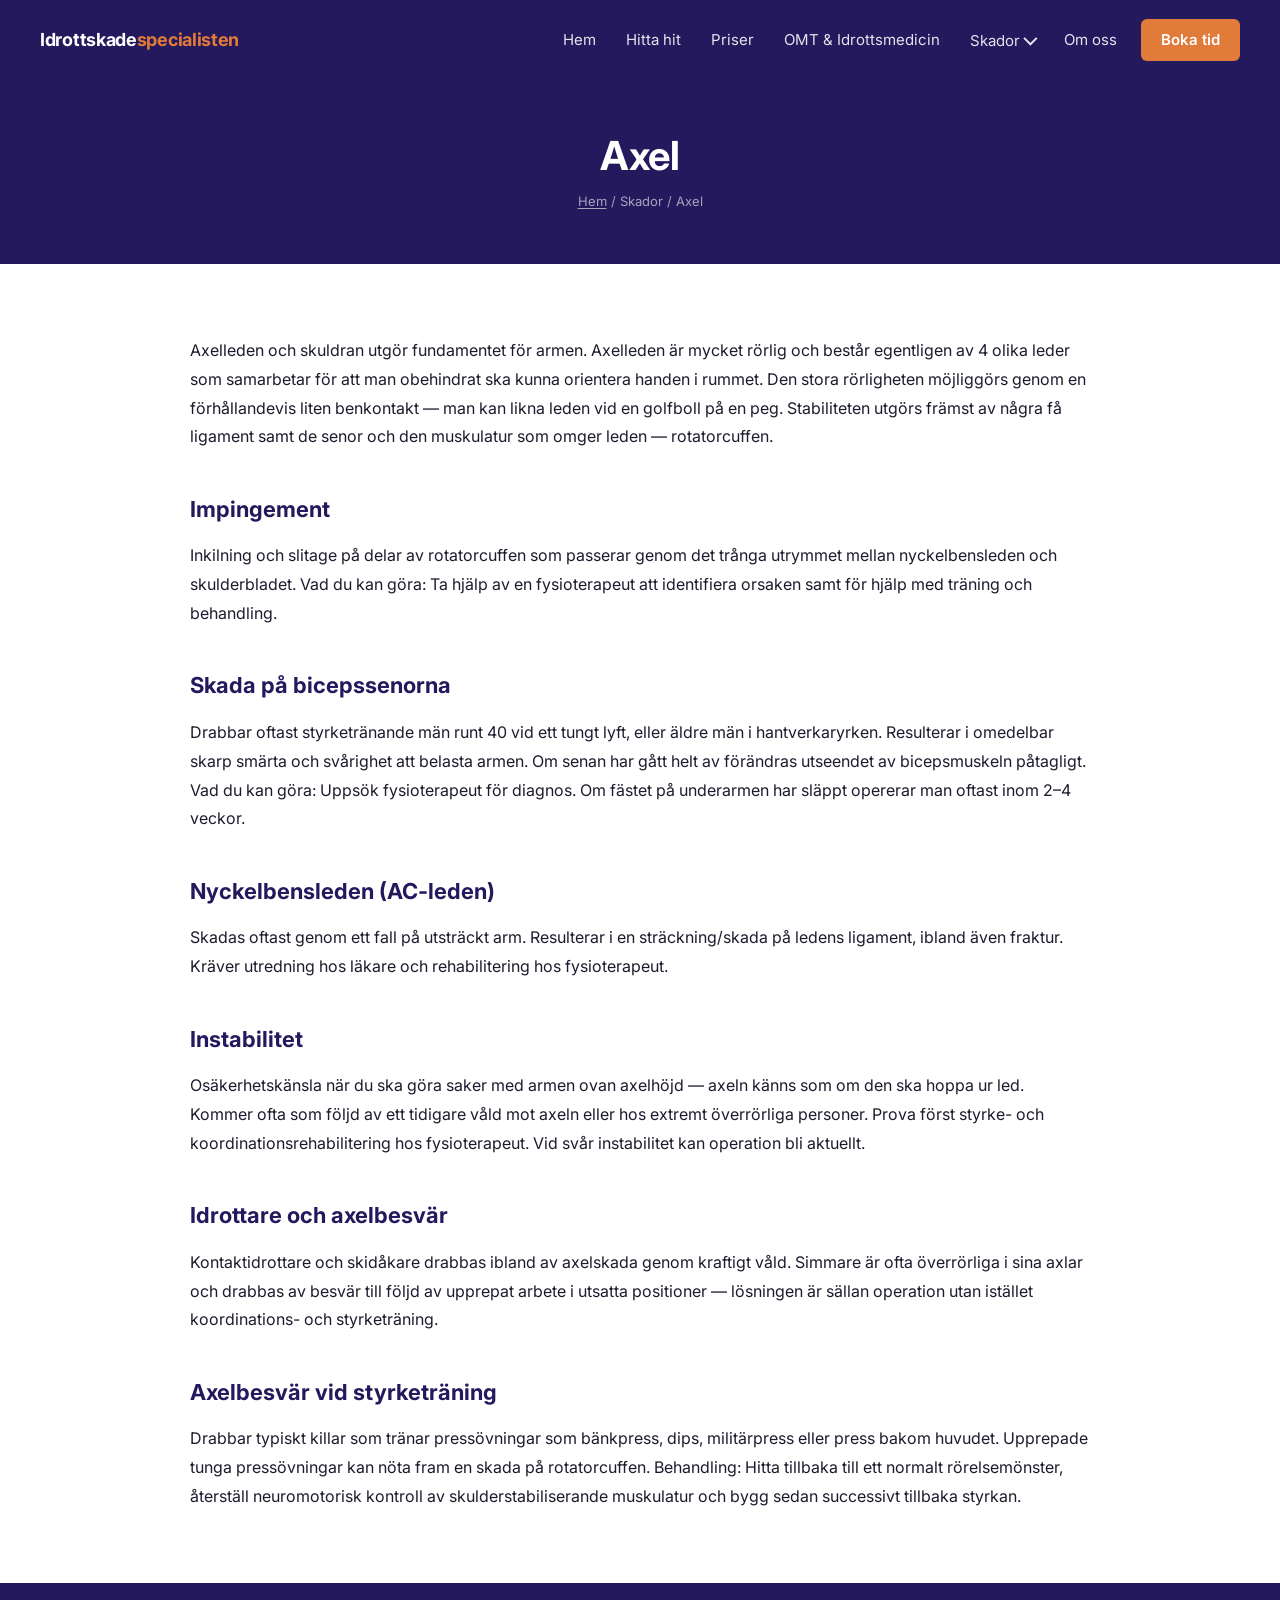
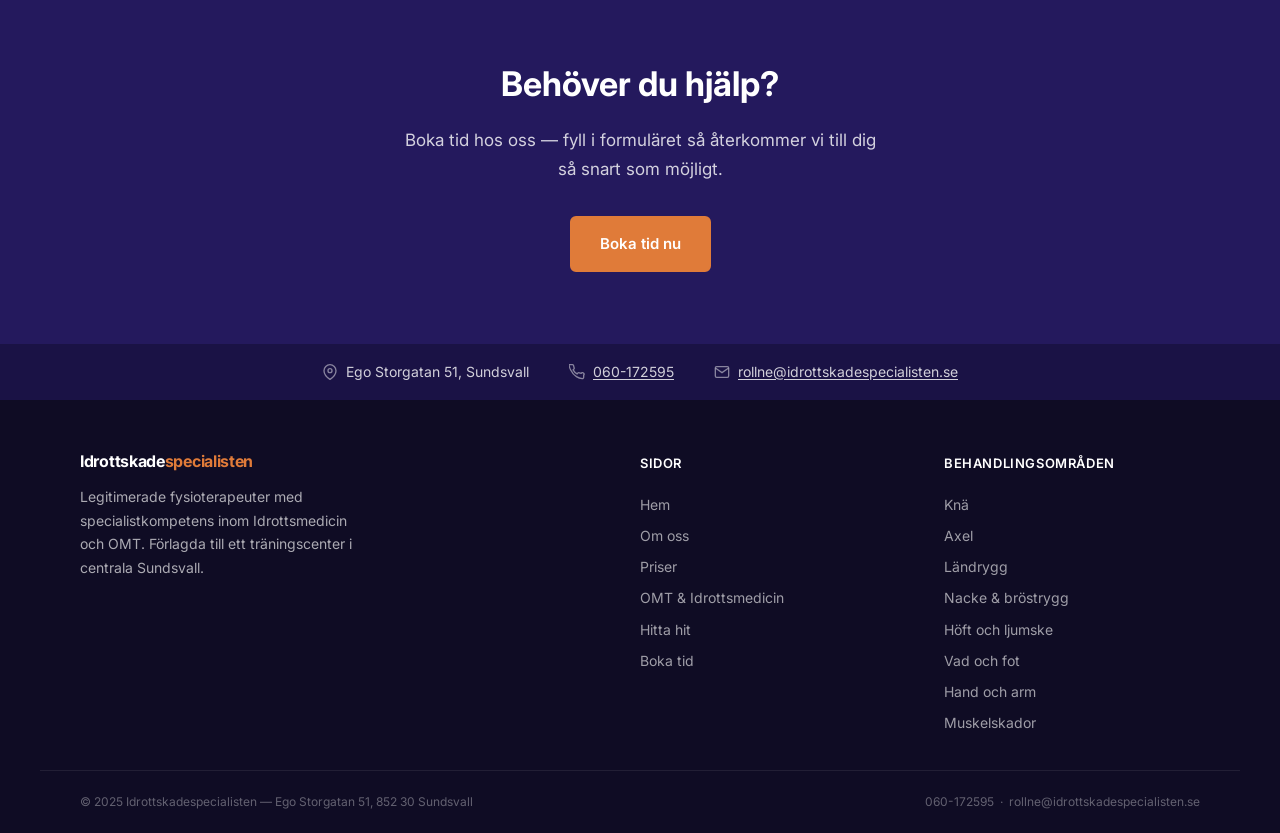
==== axel/index.html @ f36bd12b "Initial production build" ====
<!DOCTYPE html>
<html lang="sv">
<head>
  <meta charset="UTF-8">
  <meta name="viewport" content="width=device-width, initial-scale=1.0">
  <title>Axelbesvär och axelskador – behandling | Idrottskadespecialisten Sundsvall</title>
  <meta name="description" content="Impingement, rotatorkuffskador, instabilitet och axelledsluxation. Fysioterapi och rehab av axelbesvär i Sundsvall.">
  <link rel="canonical" href="https://idrottskadespecialisten.se/axel/">
  <meta property="og:title" content="Axelbesvär och axelskador – behandling | Idrottskadespecialisten Sundsvall">
  <meta property="og:description" content="Impingement, rotatorkuffskador, instabilitet och axelledsluxation. Fysioterapi och rehab av axelbesvär i Sundsvall.">
  <meta property="og:type" content="website">
  <meta property="og:url" content="https://idrottskadespecialisten.se/axel/">
  <meta property="og:locale" content="sv_SE">
  <link rel="icon" type="image/png" href="../images/favicon.png">
  <link rel="preconnect" href="https://fonts.googleapis.com">
  <link rel="preconnect" href="https://fonts.gstatic.com" crossorigin>
  <link href="https://fonts.googleapis.com/css2?family=Inter:wght@300;400;600;700&display=swap" rel="stylesheet">
  <link rel="stylesheet" href="../css/style.css">
  <script type="application/ld+json">
  {
    "@context": "https://schema.org",
    "@type": "MedicalWebPage",
    "name": "Axelbesvär och axelskador – behandling | Idrottskadespecialisten Sundsvall",
    "description": "Impingement, rotatorkuffskador, instabilitet och axelledsluxation. Fysioterapi och rehab av axelbesvär i Sundsvall.",
    "url": "https://idrottskadespecialisten.se/axel/",
    "inLanguage": "sv",
    "isPartOf": {
      "@type": "MedicalBusiness",
      "name": "Idrottskadespecialisten",
      "url": "https://idrottskadespecialisten.se"
    }
  }
  </script>
</head>
<body>

<a class="skip-link" href="#main">Hoppa till innehåll</a>

<header class="site-header">
  <div class="nav-inner">
    <a href="/" class="site-logo">Idrottskade<span>specialisten</span></a>
    <nav aria-label="Huvudmeny">
      <ul class="nav-list">
        <li><a href="/">Hem</a></li>
        <li><a href="/hitta-hit/">Hitta hit</a></li>
        <li><a href="/priser/">Priser</a></li>
        <li><a href="/omt-idrottsmedicin/">OMT &amp; Idrottsmedicin</a></li>
        <li class="has-dropdown">
          <button aria-expanded="false" aria-haspopup="true">Skador <span class="chevron" aria-hidden="true"></span></button>
          <ul class="dropdown" role="menu">
            <li><a href="/hand-arm/" role="menuitem">Hand och arm</a></li>
            <li><a href="/nacke/" role="menuitem">Nacke &amp; bröstrygg</a></li>
            <li><a href="/axel/" role="menuitem" class="current">Axel</a></li>
            <li><a href="/landrygg/" role="menuitem">Ländrygg</a></li>
            <li><a href="/hoft-ljumske/" role="menuitem">Höft och ljumske</a></li>
            <li><a href="/knaled/" role="menuitem">Knä</a></li>
            <li><a href="/vad-fot/" role="menuitem">Vad och fot</a></li>
            <li><a href="/muskelskador/" role="menuitem">Muskelskador</a></li>
          </ul>
        </li>
        <li><a href="/om-oss/">Om oss</a></li>
        <li><a href="/bokning/" class="nav-book">Boka tid</a></li>
      </ul>
    </nav>
    <button class="nav-toggle" id="nav-toggle" aria-label="Öppna meny" aria-expanded="false" aria-controls="nav-mobile">
      <span></span><span></span><span></span>
    </button>
  </div>
</header>

<nav id="nav-mobile" class="nav-mobile" aria-label="Mobilmeny">
  <a href="/">Hem</a>
  <a href="/hitta-hit/">Hitta hit</a>
  <a href="/priser/">Priser</a>
  <a href="/omt-idrottsmedicin/">OMT &amp; Idrottsmedicin</a>
  <div class="sub-group">
    <a href="/hand-arm/">Hand och arm</a>
    <a href="/nacke/">Nacke &amp; bröstrygg</a>
    <a href="/axel/">Axel</a>
    <a href="/landrygg/">Ländrygg</a>
    <a href="/hoft-ljumske/">Höft och ljumske</a>
    <a href="/knaled/">Knä</a>
    <a href="/vad-fot/">Vad och fot</a>
    <a href="/muskelskador/">Muskelskador</a>
  </div>
  <a href="/om-oss/">Om oss</a>
  <a href="/bokning/" class="book-mobile">Boka tid</a>
</nav>

<div class="page-banner">
  <h1>Axel</h1>
  <p class="breadcrumb"><a href="/">Hem</a> / Skador / Axel</p>
</div>

<main id="main">

  <section class="section">
    <div class="container">
      <div class="prose">
        <p>Axelleden och skuldran utgör fundamentet för armen. Axelleden är mycket rörlig och består egentligen av 4 olika leder som samarbetar för att man obehindrat ska kunna orientera handen i rummet. Den stora rörligheten möjliggörs genom en förhållandevis liten benkontakt — man kan likna leden vid en golfboll på en peg. Stabiliteten utgörs främst av några få ligament samt de senor och den muskulatur som omger leden — rotatorcuffen.</p>

        <h2>Impingement</h2>
        <p>Inkilning och slitage på delar av rotatorcuffen som passerar genom det trånga utrymmet mellan nyckelbensleden och skulderbladet. Vad du kan göra: Ta hjälp av en fysioterapeut att identifiera orsaken samt för hjälp med träning och behandling.</p>

        <h2>Skada på bicepssenorna</h2>
        <p>Drabbar oftast styrketränande män runt 40 vid ett tungt lyft, eller äldre män i hantverkaryrken. Resulterar i omedelbar skarp smärta och svårighet att belasta armen. Om senan har gått helt av förändras utseendet av bicepsmuskeln påtagligt. Vad du kan göra: Uppsök fysioterapeut för diagnos. Om fästet på underarmen har släppt opererar man oftast inom 2–4 veckor.</p>

        <h2>Nyckelbensleden (AC-leden)</h2>
        <p>Skadas oftast genom ett fall på utsträckt arm. Resulterar i en sträckning/skada på ledens ligament, ibland även fraktur. Kräver utredning hos läkare och rehabilitering hos fysioterapeut.</p>

        <h2>Instabilitet</h2>
        <p>Osäkerhetskänsla när du ska göra saker med armen ovan axelhöjd — axeln känns som om den ska hoppa ur led. Kommer ofta som följd av ett tidigare våld mot axeln eller hos extremt överrörliga personer. Prova först styrke- och koordinationsrehabilitering hos fysioterapeut. Vid svår instabilitet kan operation bli aktuellt.</p>

        <h2>Idrottare och axelbesvär</h2>
        <p>Kontaktidrottare och skidåkare drabbas ibland av axelskada genom kraftigt våld. Simmare är ofta överrörliga i sina axlar och drabbas av besvär till följd av upprepat arbete i utsatta positioner — lösningen är sällan operation utan istället koordinations- och styrketräning.</p>

        <h2>Axelbesvär vid styrketräning</h2>
        <p>Drabbar typiskt killar som tränar pressövningar som bänkpress, dips, militärpress eller press bakom huvudet. Upprepade tunga pressövningar kan nöta fram en skada på rotatorcuffen. Behandling: Hitta tillbaka till ett normalt rörelsemönster, återställ neuromotorisk kontroll av skulderstabiliserande muskulatur och bygg sedan successivt tillbaka styrkan.</p>
      </div>
    </div>
  </section>

  <section class="cta-banner">
    <h2>Behöver du hjälp?</h2>
    <p>Boka tid hos oss — fyll i formuläret så återkommer vi till dig så snart som möjligt.</p>
    <a href="/bokning/" class="btn btn-primary">Boka tid nu</a>
  </section>

</main>

<div class="info-strip" aria-label="Kontaktinformation">
  <div class="info-item">
    <svg width="16" height="16" viewBox="0 0 24 24" fill="none" stroke="currentColor" stroke-width="2" aria-hidden="true"><path d="M21 10c0 7-9 13-9 13s-9-6-9-13a9 9 0 0118 0z"/><circle cx="12" cy="10" r="3"/></svg>
    Ego Storgatan 51, Sundsvall
  </div>
  <div class="info-item">
    <svg width="16" height="16" viewBox="0 0 24 24" fill="none" stroke="currentColor" stroke-width="2" aria-hidden="true"><path d="M22 16.92v3a2 2 0 01-2.18 2 19.79 19.79 0 01-8.63-3.07A19.5 19.5 0 013.07 9.8a19.79 19.79 0 01-3.07-8.68A2 2 0 012 .99h3a2 2 0 012 1.72c.127.96.361 1.903.7 2.81a2 2 0 01-.45 2.11L6.09 8.91a16 16 0 006 6l1.27-1.27a2 2 0 012.11-.45c.907.339 1.85.573 2.81.7A2 2 0 0122 16.92z"/></svg>
    <a href="tel:060172595">060-172595</a>
  </div>
  <div class="info-item">
    <svg width="16" height="16" viewBox="0 0 24 24" fill="none" stroke="currentColor" stroke-width="2" aria-hidden="true"><path d="M4 4h16c1.1 0 2 .9 2 2v12c0 1.1-.9 2-2 2H4c-1.1 0-2-.9-2-2V6c0-1.1.9-2 2-2z"/><polyline points="22,6 12,13 2,6"/></svg>
    <a href="mailto:rollne@idrottskadespecialisten.se">rollne@idrottskadespecialisten.se</a>
  </div>
</div>

<footer class="site-footer">
  <div class="footer-inner">
    <div class="footer-brand">
      <span class="site-logo">Idrottskade<span>specialisten</span></span>
      <p>Legitimerade fysioterapeuter med specialistkompetens inom Idrottsmedicin och OMT. Förlagda till ett träningscenter i centrala Sundsvall.</p>
    </div>
    <div class="footer-col">
      <h4>Sidor</h4>
      <a href="/">Hem</a>
      <a href="/om-oss/">Om oss</a>
      <a href="/priser/">Priser</a>
      <a href="/omt-idrottsmedicin/">OMT &amp; Idrottsmedicin</a>
      <a href="/hitta-hit/">Hitta hit</a>
      <a href="/bokning/">Boka tid</a>
    </div>
    <div class="footer-col">
      <h4>Behandlingsområden</h4>
      <a href="/knaled/">Knä</a>
      <a href="/axel/">Axel</a>
      <a href="/landrygg/">Ländrygg</a>
      <a href="/nacke/">Nacke &amp; bröstrygg</a>
      <a href="/hoft-ljumske/">Höft och ljumske</a>
      <a href="/vad-fot/">Vad och fot</a>
      <a href="/hand-arm/">Hand och arm</a>
      <a href="/muskelskador/">Muskelskador</a>
    </div>
  </div>
  <div class="footer-bottom">
    <span>&copy; 2025 Idrottskadespecialisten &mdash; Ego Storgatan 51, 852 30 Sundsvall</span>
    <span><a href="tel:060172595">060-172595</a> &nbsp;&middot;&nbsp; <a href="mailto:rollne@idrottskadespecialisten.se">rollne@idrottskadespecialisten.se</a></span>
  </div>
</footer>

<script src="../js/main.js"></script>
</body>
</html>
---- css/style.css ----
/* ============================================================
   IDROTTSKADESPECIALISTEN — Main Stylesheet
   ============================================================ */

/* ------------------------------------------------------------
   1. Custom properties (design tokens)
   ------------------------------------------------------------ */
:root {
  --navy:       #24195d;
  --navy-dark:  #1a1245;
  --navy-light: #2d2275;
  --accent:     #e07b39;
  --accent-hover: #c86825;
  --white:      #ffffff;
  --off-white:  #f7f7f5;
  --grey-light: #eeede9;
  --grey-mid:   #999;
  --text:       #1c1c2e;
  --text-muted: #555566;

  --font: 'Inter', system-ui, -apple-system, sans-serif;

  --max-w: 900px;
  --nav-h: 80px;

  --radius: 6px;
  --shadow: 0 2px 12px rgba(0,0,0,0.10);
  --transition: 0.2s ease;
}

/* ------------------------------------------------------------
   2. Reset & base
   ------------------------------------------------------------ */
*, *::before, *::after {
  box-sizing: border-box;
  margin: 0;
  padding: 0;
}

html {
  scroll-behavior: smooth;
  -webkit-text-size-adjust: 100%;
}

body {
  font-family: var(--font);
  font-size: 16px;
  line-height: 1.7;
  color: var(--text);
  background: var(--white);
  min-height: 100vh;
  display: flex;
  flex-direction: column;
}

img {
  max-width: 100%;
  height: auto;
  display: block;
}

a {
  color: inherit;
  text-decoration: none;
}

ul, ol {
  list-style: none;
}

/* ------------------------------------------------------------
   3. Focus styles (accessibility)
   ------------------------------------------------------------ */

/* Default: accent-coloured outline for light backgrounds */
:focus-visible {
  outline: 2px solid var(--accent);
  outline-offset: 3px;
  border-radius: 2px;
}

/* Nav and mobile nav sit on dark navy — use white outline instead */
.nav-list a:focus-visible,
.nav-list button:focus-visible,
.nav-toggle:focus-visible,
.dropdown a:focus-visible,
.nav-mobile a:focus-visible {
  outline: 2px solid rgba(255,255,255,0.90);
  outline-offset: 2px;
}

/* Cards: keep navy outline so it reads against the white card surface */
.card:focus-visible {
  outline: 2px solid var(--navy);
  outline-offset: 2px;
}

/* Footer / info-strip links sit on very dark backgrounds */
.footer-col a:focus-visible,
.footer-bottom a:focus-visible,
.info-strip a:focus-visible {
  outline: 2px solid rgba(255,255,255,0.80);
  outline-offset: 2px;
}

/* ------------------------------------------------------------
   3b. Skip link (accessibility)
   ------------------------------------------------------------ */
.skip-link {
  position: absolute;
  left: -9999px;
  top: 0;
  background: var(--navy);
  color: var(--white);
  padding: 10px 20px;
  font-size: 14px;
  z-index: 9999;
}
.skip-link:focus {
  left: 0;
}

/* ------------------------------------------------------------
   4. Navigation
   ------------------------------------------------------------ */
.site-header {
  position: fixed;
  top: 0;
  left: 0;
  width: 100%;
  height: var(--nav-h);
  background: var(--navy);
  z-index: 100;
  display: flex;
  align-items: center;
}

.nav-inner {
  width: 100%;
  max-width: 1280px;
  margin: 0 auto;
  padding: 0 40px;
  display: flex;
  align-items: center;
  justify-content: space-between;
  gap: 24px;
}

/* Logotype */
.site-logo {
  font-size: 18px;
  font-weight: 700;
  letter-spacing: -0.3px;
  color: var(--white);
  white-space: nowrap;
  line-height: 1.2;
}
.site-logo span {
  color: var(--accent);
}

/* Main nav list */
.nav-list {
  display: flex;
  align-items: center;
  gap: 2px;
}

.nav-list > li {
  position: relative;
}

.nav-list a,
.nav-list button {
  display: flex;
  align-items: center;
  gap: 4px;
  padding: 8px 14px;
  font-family: var(--font);
  font-size: 15px;
  font-weight: 400;
  color: rgba(255,255,255,0.88);
  background: none;
  border: none;
  border-radius: var(--radius);
  cursor: pointer;
  white-space: nowrap;
  transition: color var(--transition), background var(--transition);
}

.nav-list a:hover,
.nav-list button:hover,
.nav-list a.current,
.nav-list button.current {
  color: var(--white);
  background: rgba(255,255,255,0.12);
}

/* Dropdown chevron */
.nav-list button .chevron {
  width: 10px;
  height: 10px;
  border-right: 2px solid currentColor;
  border-bottom: 2px solid currentColor;
  transform: rotate(45deg) translateY(-2px);
  transition: transform var(--transition);
  flex-shrink: 0;
}
.nav-list button[aria-expanded="true"] .chevron {
  transform: rotate(225deg) translateY(-2px);
}

/* Book button in nav */
.nav-book {
  margin-left: 8px;
  padding: 8px 20px !important;
  background: var(--accent) !important;
  color: var(--white) !important;
  font-weight: 600 !important;
  border-radius: var(--radius) !important;
}
.nav-book:hover {
  background: var(--accent-hover) !important;
}

/* Dropdown menu */
.dropdown {
  position: absolute;
  top: calc(100% + 6px);
  left: 0;
  min-width: 210px;
  background: var(--navy-dark);
  border-radius: var(--radius);
  box-shadow: var(--shadow);
  padding: 6px 0;
  opacity: 0;
  visibility: hidden;
  transform: translateY(-6px);
  transition: opacity var(--transition), transform var(--transition), visibility var(--transition);
  z-index: 200;
}

.nav-list li:last-child .dropdown {
  left: auto;
  right: 0;
}

.dropdown.open {
  opacity: 1;
  visibility: visible;
  transform: translateY(0);
}

.dropdown a {
  display: block;
  padding: 9px 18px;
  font-size: 14px;
  border-radius: 0;
}

.dropdown a:hover {
  background: rgba(255,255,255,0.10);
}

/* Hamburger */
.nav-toggle {
  display: none;
  flex-direction: column;
  justify-content: center;
  gap: 5px;
  width: 40px;
  height: 40px;
  background: none;
  border: none;
  cursor: pointer;
  padding: 6px;
  flex-shrink: 0;
}
.nav-toggle span {
  display: block;
  height: 2px;
  background: var(--white);
  border-radius: 2px;
  transition: transform 0.3s ease, opacity 0.3s ease;
}
.nav-toggle.open span:nth-child(1) { transform: translateY(7px) rotate(45deg); }
.nav-toggle.open span:nth-child(2) { opacity: 0; }
.nav-toggle.open span:nth-child(3) { transform: translateY(-7px) rotate(-45deg); }

/* Mobile nav overlay */
.nav-mobile {
  display: none;
  position: fixed;
  top: var(--nav-h);
  left: 0;
  width: 100%;
  height: calc(100vh - var(--nav-h));
  background: var(--navy);
  overflow-y: auto;
  z-index: 99;
  padding: 16px 0 60px;
}
.nav-mobile.open {
  display: block;
}
.nav-mobile a,
.nav-mobile button {
  display: block;
  width: 100%;
  padding: 15px 28px;
  font-family: var(--font);
  font-size: 17px;
  font-weight: 400;
  color: var(--white);
  background: none;
  border: none;
  border-top: 1px solid rgba(255,255,255,0.10);
  text-align: left;
  cursor: pointer;
}
.nav-mobile .sub-group a {
  padding-left: 48px;
  font-size: 15px;
  color: rgba(255,255,255,0.80);
}
.nav-mobile .book-mobile {
  margin: 20px 28px 0;
  width: calc(100% - 56px);
  background: var(--accent) !important;
  border-radius: var(--radius);
  border-top: none !important;
  text-align: center;
  font-weight: 600 !important;
}

/* ------------------------------------------------------------
   5. Page hero (homepage)
   ------------------------------------------------------------ */
.hero {
  position: relative;
  height: 100vh;
  min-height: 560px;
  display: flex;
  align-items: center;
  justify-content: center;
  background-image: url('../images/bg1.jpg');
  background-size: cover;
  background-position: center top;
  background-repeat: no-repeat;
  text-align: center;
  color: var(--white);
}

.hero::after {
  content: '';
  position: absolute;
  inset: 0;
  background: linear-gradient(
    to bottom,
    rgba(20,13,60,0.55) 0%,
    rgba(20,13,60,0.45) 60%,
    rgba(20,13,60,0.65) 100%
  );
}

.hero-content {
  position: relative;
  z-index: 1;
  max-width: 680px;
  padding: 0 24px;
}

.hero-content h1 {
  font-size: clamp(28px, 5vw, 52px);
  font-weight: 700;
  line-height: 1.15;
  letter-spacing: -0.5px;
  margin-bottom: 18px;
}

.hero-content p {
  font-size: clamp(16px, 2vw, 20px);
  font-weight: 300;
  line-height: 1.6;
  margin-bottom: 36px;
  opacity: 0.92;
}

.hero-actions {
  display: flex;
  gap: 14px;
  justify-content: center;
  flex-wrap: wrap;
}

.hero-scroll {
  position: absolute;
  bottom: 32px;
  left: 50%;
  transform: translateX(-50%);
  z-index: 1;
  display: flex;
  flex-direction: column;
  align-items: center;
  gap: 6px;
  color: rgba(255,255,255,0.75);
  font-size: 13px;
  font-weight: 600;
  letter-spacing: 2px;
  text-transform: uppercase;
  animation: heroBob 2s ease-in-out infinite;
}

@keyframes heroBob {
  0%, 100% { transform: translateX(-50%) translateY(0); }
  50%       { transform: translateX(-50%) translateY(8px); }
}

/* ------------------------------------------------------------
   6. Page banner (sub-pages — replaces hero)
   ------------------------------------------------------------ */
.page-banner {
  margin-top: var(--nav-h);
  background: var(--navy);
  padding: 52px 40px;
  text-align: center;
  color: var(--white);
}
.page-banner h1 {
  font-size: clamp(24px, 4vw, 40px);
  font-weight: 700;
  letter-spacing: -0.3px;
  line-height: 1.2;
}
.page-banner .breadcrumb {
  margin-top: 10px;
  font-size: 13px;
  color: rgba(255,255,255,0.60);
}
.page-banner .breadcrumb a {
  color: rgba(255,255,255,0.60);
  text-decoration: underline;
  text-underline-offset: 2px;
}

/* ------------------------------------------------------------
   7. Buttons
   ------------------------------------------------------------ */
.btn {
  display: inline-block;
  padding: 13px 28px;
  font-family: var(--font);
  font-size: 15px;
  font-weight: 600;
  border-radius: var(--radius);
  cursor: pointer;
  border: 2px solid transparent;
  transition: background var(--transition), color var(--transition), border-color var(--transition);
  text-align: center;
}

.btn-primary {
  background: var(--accent);
  color: var(--white);
  border-color: var(--accent);
}
.btn-primary:hover {
  background: var(--accent-hover);
  border-color: var(--accent-hover);
}

.btn-outline {
  background: transparent;
  color: var(--white);
  border-color: rgba(255,255,255,0.7);
}
.btn-outline:hover {
  background: rgba(255,255,255,0.12);
  border-color: var(--white);
}

.btn-navy {
  background: var(--navy);
  color: var(--white);
  border-color: var(--navy);
}
.btn-navy:hover {
  background: var(--navy-dark);
  border-color: var(--navy-dark);
}

/* ------------------------------------------------------------
   8. Layout containers & sections
   ------------------------------------------------------------ */
main {
  flex: 1;
}

.section {
  padding: 72px 40px;
}

.section-alt {
  background: var(--off-white);
}

.section-navy {
  background: var(--navy);
  color: var(--white);
}

.container {
  max-width: var(--max-w);
  margin: 0 auto;
}

.container-wide {
  max-width: 1200px;
  margin: 0 auto;
}

/* Section headings */
.section-heading {
  font-size: clamp(22px, 3vw, 32px);
  font-weight: 700;
  letter-spacing: -0.3px;
  line-height: 1.2;
  margin-bottom: 12px;
}

.section-sub {
  font-size: 16px;
  color: var(--text-muted);
  margin-bottom: 44px;
  max-width: 560px;
}

.section-navy .section-sub {
  color: rgba(255,255,255,0.70);
}

/* ------------------------------------------------------------
   9. Intro / text content
   ------------------------------------------------------------ */
.prose p {
  margin-bottom: 1.1em;
  font-size: 16px;
  line-height: 1.8;
  color: var(--text);
}
.prose p:last-child {
  margin-bottom: 0;
}
.prose h2 {
  font-size: 22px;
  font-weight: 700;
  margin: 1.8em 0 0.6em;
  color: var(--navy);
}
.prose h3 {
  font-size: 18px;
  font-weight: 600;
  margin: 1.4em 0 0.5em;
  color: var(--navy);
}
.prose ul,
.prose ol {
  padding-left: 1.4em;
  margin-bottom: 1em;
}
.prose ul { list-style: disc; }
.prose ol { list-style: decimal; }
.prose li {
  margin-bottom: 0.4em;
  line-height: 1.7;
}
.prose a {
  color: var(--navy);
  text-decoration: underline;
  text-underline-offset: 2px;
}

/* ------------------------------------------------------------
   10a. Homepage intro layout
   ------------------------------------------------------------ */
.intro-layout {
  display: grid;
  grid-template-columns: 1fr 1fr;
  gap: 64px;
  align-items: start;
}

.intro-text .section-heading {
  margin-bottom: 16px;
}

.method-tags {
  display: flex;
  flex-wrap: wrap;
  gap: 8px;
  margin-top: 24px;
}

.method-tags span {
  display: inline-block;
  padding: 5px 12px;
  font-size: 13px;
  color: var(--navy);
  background: var(--off-white);
  border: 1px solid var(--grey-light);
  border-radius: 20px;
}

.intro-credentials {
  display: flex;
  flex-direction: column;
  gap: 0;
  border: 1px solid var(--grey-light);
  border-radius: var(--radius);
  overflow: hidden;
}

.credential {
  display: flex;
  align-items: center;
  gap: 16px;
  padding: 18px 22px;
  border-bottom: 1px solid var(--grey-light);
}

.credential:last-child {
  border-bottom: none;
}

.credential-icon {
  flex-shrink: 0;
  width: 40px;
  height: 40px;
  background: var(--off-white);
  border-radius: 50%;
  display: flex;
  align-items: center;
  justify-content: center;
  color: var(--navy);
}

.credential-label {
  font-size: 12px;
  color: var(--text-muted);
  margin-bottom: 2px;
}

.credential-value {
  font-size: 15px;
  font-weight: 600;
  color: var(--navy);
}

@media (max-width: 700px) {
  .intro-layout {
    grid-template-columns: 1fr;
    gap: 36px;
  }
}

/* ------------------------------------------------------------
   10. Treatment cards grid
   ------------------------------------------------------------ */
.cards-grid {
  display: grid;
  grid-template-columns: repeat(auto-fill, minmax(240px, 1fr));
  gap: 20px;
}

.card {
  display: flex;
  flex-direction: column;
  background: var(--white);
  border: 1px solid var(--grey-light);
  border-radius: var(--radius);
  padding: 28px 24px;
  transition: box-shadow var(--transition), transform var(--transition), border-color var(--transition);
  text-decoration: none;
  color: var(--text);
}

.card:hover {
  box-shadow: var(--shadow);
  transform: translateY(-2px);
  border-color: var(--navy-light);
}

.card-icon {
  font-size: 28px;
  margin-bottom: 12px;
  line-height: 1;
}

.card h3 {
  font-size: 16px;
  font-weight: 600;
  color: var(--navy);
  margin-bottom: 8px;
}

.card p {
  font-size: 14px;
  color: var(--text-muted);
  line-height: 1.6;
  flex: 1;
}

.card-arrow {
  margin-top: 16px;
  font-size: 13px;
  font-weight: 600;
  color: var(--accent);
  display: flex;
  align-items: center;
  gap: 4px;
}
.card-arrow::after {
  content: '→';
}

/* ------------------------------------------------------------
   11. How a visit works — steps
   ------------------------------------------------------------ */
.steps {
  display: grid;
  grid-template-columns: repeat(auto-fill, minmax(260px, 1fr));
  gap: 32px;
  margin-top: 40px;
}

.step {
  display: flex;
  gap: 18px;
}

.step-num {
  flex-shrink: 0;
  width: 40px;
  height: 40px;
  background: var(--accent);
  color: var(--white);
  border-radius: 50%;
  display: flex;
  align-items: center;
  justify-content: center;
  font-size: 16px;
  font-weight: 700;
  margin-top: 2px;
}

.step-body h3 {
  font-size: 16px;
  font-weight: 600;
  margin-bottom: 6px;
  color: var(--navy);
}

.step-body p {
  font-size: 14px;
  color: var(--text-muted);
  line-height: 1.6;
}

/* ------------------------------------------------------------
   12. CTA banner
   ------------------------------------------------------------ */
.cta-banner {
  background: var(--navy);
  color: var(--white);
  text-align: center;
  padding: 72px 40px;
}

.cta-banner h2 {
  font-size: clamp(22px, 3vw, 34px);
  font-weight: 700;
  margin-bottom: 14px;
}

.cta-banner p {
  font-size: 17px;
  opacity: 0.80;
  margin-bottom: 32px;
  max-width: 480px;
  margin-left: auto;
  margin-right: auto;
}

/* ------------------------------------------------------------
   13. Info strip (phone / email / address)
   ------------------------------------------------------------ */
.info-strip {
  background: var(--navy-dark);
  color: rgba(255,255,255,0.80);
  padding: 16px 40px;
  display: flex;
  justify-content: center;
  gap: 40px;
  flex-wrap: wrap;
  font-size: 14px;
}

.info-strip a {
  color: rgba(255,255,255,0.80);
  text-decoration: underline;
  text-underline-offset: 2px;
}
.info-strip a:hover {
  color: var(--white);
}

.info-item {
  display: flex;
  align-items: center;
  gap: 8px;
}

.info-item svg {
  opacity: 0.60;
  flex-shrink: 0;
}

/* ------------------------------------------------------------
   14. Footer
   ------------------------------------------------------------ */
.site-footer {
  background: #0f0c24;
  color: rgba(255,255,255,0.65);
  font-size: 14px;
  line-height: 1.8;
}

.footer-inner {
  max-width: 1200px;
  margin: 0 auto;
  padding: 52px 40px 32px;
  display: grid;
  grid-template-columns: 2fr 1fr 1fr;
  gap: 48px;
}

.footer-brand .site-logo {
  font-size: 16px;
  margin-bottom: 14px;
  display: block;
}

.footer-brand p {
  font-size: 14px;
  line-height: 1.7;
  max-width: 280px;
}

.footer-col h4 {
  color: var(--white);
  font-size: 13px;
  font-weight: 600;
  letter-spacing: 0.6px;
  text-transform: uppercase;
  margin-bottom: 14px;
}

.footer-col a {
  display: block;
  color: rgba(255,255,255,0.60);
  padding: 3px 0;
  transition: color var(--transition);
}
.footer-col a:hover {
  color: var(--white);
}

.footer-bottom {
  border-top: 1px solid rgba(255,255,255,0.08);
  padding: 20px 40px;
  max-width: 1200px;
  margin: 0 auto;
  display: flex;
  justify-content: space-between;
  align-items: center;
  font-size: 12px;
  color: rgba(255,255,255,0.35);
  flex-wrap: wrap;
  gap: 8px;
}

/* ------------------------------------------------------------
   15. Form
   ------------------------------------------------------------ */
.form-group {
  margin-bottom: 20px;
}

.form-group label {
  display: block;
  font-size: 14px;
  font-weight: 600;
  margin-bottom: 6px;
  color: var(--text);
}

.form-group input,
.form-group textarea,
.form-group select {
  width: 100%;
  max-width: 480px;
  padding: 11px 14px;
  font-family: var(--font);
  font-size: 15px;
  color: var(--text);
  background: var(--white);
  border: 1.5px solid #ccc;
  border-radius: var(--radius);
  outline: none;
  transition: border-color var(--transition), box-shadow var(--transition);
}

.form-group input:focus,
.form-group textarea:focus,
.form-group select:focus {
  border-color: var(--navy);
  box-shadow: 0 0 0 3px rgba(36,25,93,0.12);
}

.form-group textarea {
  min-height: 120px;
  resize: vertical;
}

.form-note {
  font-size: 13px;
  color: var(--text-muted);
  margin-top: 6px;
}

.form-submit {
  margin-top: 8px;
}

/* Success / error messages */
.form-message {
  padding: 16px 20px;
  border-radius: var(--radius);
  font-size: 15px;
  margin-bottom: 24px;
  display: none;
}
.form-message.success {
  background: #d4edda;
  color: #155724;
  border: 1px solid #c3e6cb;
  display: block;
}
.form-message.error {
  background: #f8d7da;
  color: #721c24;
  border: 1px solid #f5c6cb;
  display: block;
}

/* ------------------------------------------------------------
   16. Page-specific: hitta-hit / map
   ------------------------------------------------------------ */
.map-wrap {
  border-radius: var(--radius);
  overflow: hidden;
  border: 1px solid var(--grey-light);
  aspect-ratio: 16/7;
}
.map-wrap iframe {
  width: 100%;
  height: 100%;
  border: none;
  display: block;
}

/* ------------------------------------------------------------
   17. Page-specific: om-oss staff
   ------------------------------------------------------------ */
.staff-profile {
  display: grid;
  grid-template-columns: 260px 1fr;
  gap: 52px;
  align-items: start;
}

.staff-profile img {
  width: 100%;
  border-radius: var(--radius);
  display: block;
  object-fit: cover;
  object-position: top;
}

.staff-profile-body h2 {
  font-size: clamp(22px, 3vw, 30px);
  font-weight: 700;
  color: var(--navy);
  margin-bottom: 4px;
}

.staff-profile-body .staff-title {
  font-size: 13px;
  font-weight: 600;
  color: var(--accent);
  text-transform: uppercase;
  letter-spacing: 0.6px;
  margin-bottom: 24px;
  display: block;
}

.staff-section-label {
  font-size: 11px;
  font-weight: 700;
  letter-spacing: 1px;
  text-transform: uppercase;
  color: var(--text-muted);
  margin: 20px 0 8px;
}

@media (max-width: 700px) {
  .staff-profile {
    grid-template-columns: 1fr;
    gap: 24px;
  }

  .staff-profile img {
    max-width: 240px;
  }
}

/* ------------------------------------------------------------
   18. Page-specific: priser table
   ------------------------------------------------------------ */
.price-table {
  width: 100%;
  border-collapse: collapse;
  font-size: 15px;
}

.price-table th,
.price-table td {
  padding: 14px 18px;
  text-align: left;
  border-bottom: 1px solid var(--grey-light);
}

.price-table th {
  font-weight: 600;
  font-size: 13px;
  text-transform: uppercase;
  letter-spacing: 0.5px;
  color: var(--text-muted);
  background: var(--off-white);
}

.price-table tr:last-child td {
  border-bottom: none;
}

.price-table td:last-child {
  font-weight: 600;
  color: var(--navy);
  white-space: nowrap;
}

/* ------------------------------------------------------------
   19. Utility classes
   ------------------------------------------------------------ */
.text-center { text-align: center; }
.mt-8  { margin-top: 8px; }
.mt-16 { margin-top: 16px; }
.mt-24 { margin-top: 24px; }
.mt-40 { margin-top: 40px; }
.mb-0  { margin-bottom: 0; }

.two-col {
  display: grid;
  grid-template-columns: 1fr 1fr;
  gap: 60px;
  align-items: start;
}

.highlight-box {
  background: var(--off-white);
  border-left: 4px solid var(--accent);
  padding: 20px 24px;
  border-radius: 0 var(--radius) var(--radius) 0;
  font-size: 15px;
  line-height: 1.7;
}

/* ------------------------------------------------------------
   20. Responsive
   ------------------------------------------------------------ */
@media (max-width: 960px) {
  .footer-inner {
    grid-template-columns: 1fr 1fr;
  }
  .footer-brand {
    grid-column: 1 / -1;
  }
  .two-col {
    grid-template-columns: 1fr;
    gap: 32px;
  }
}

@media (max-width: 700px) {
  :root {
    --nav-h: 64px;
  }

  .nav-inner {
    padding: 0 20px;
  }

  .nav-list {
    display: none;
  }

  .nav-toggle {
    display: flex;
  }

  .section {
    padding: 52px 20px;
  }

  .page-banner {
    padding: 40px 20px;
  }

  .info-strip {
    flex-direction: column;
    gap: 12px;
    padding: 20px;
    align-items: flex-start;
  }

  .footer-inner {
    grid-template-columns: 1fr;
    gap: 32px;
    padding: 40px 20px 24px;
  }

  .footer-brand {
    grid-column: auto;
  }

  .footer-bottom {
    padding: 16px 20px;
    flex-direction: column;
    text-align: center;
  }

  .cta-banner {
    padding: 52px 20px;
  }

  .cards-grid {
    grid-template-columns: 1fr 1fr;
  }

  .hero-content h1 {
    font-size: 28px;
  }

  .map-wrap {
    aspect-ratio: 4/3;
  }
}

@media (max-width: 420px) {
  .cards-grid {
    grid-template-columns: 1fr;
  }
}

@media (max-width: 500px) {
  .form-group input,
  .form-group textarea,
  .form-group select {
    max-width: 100%;
  }
}
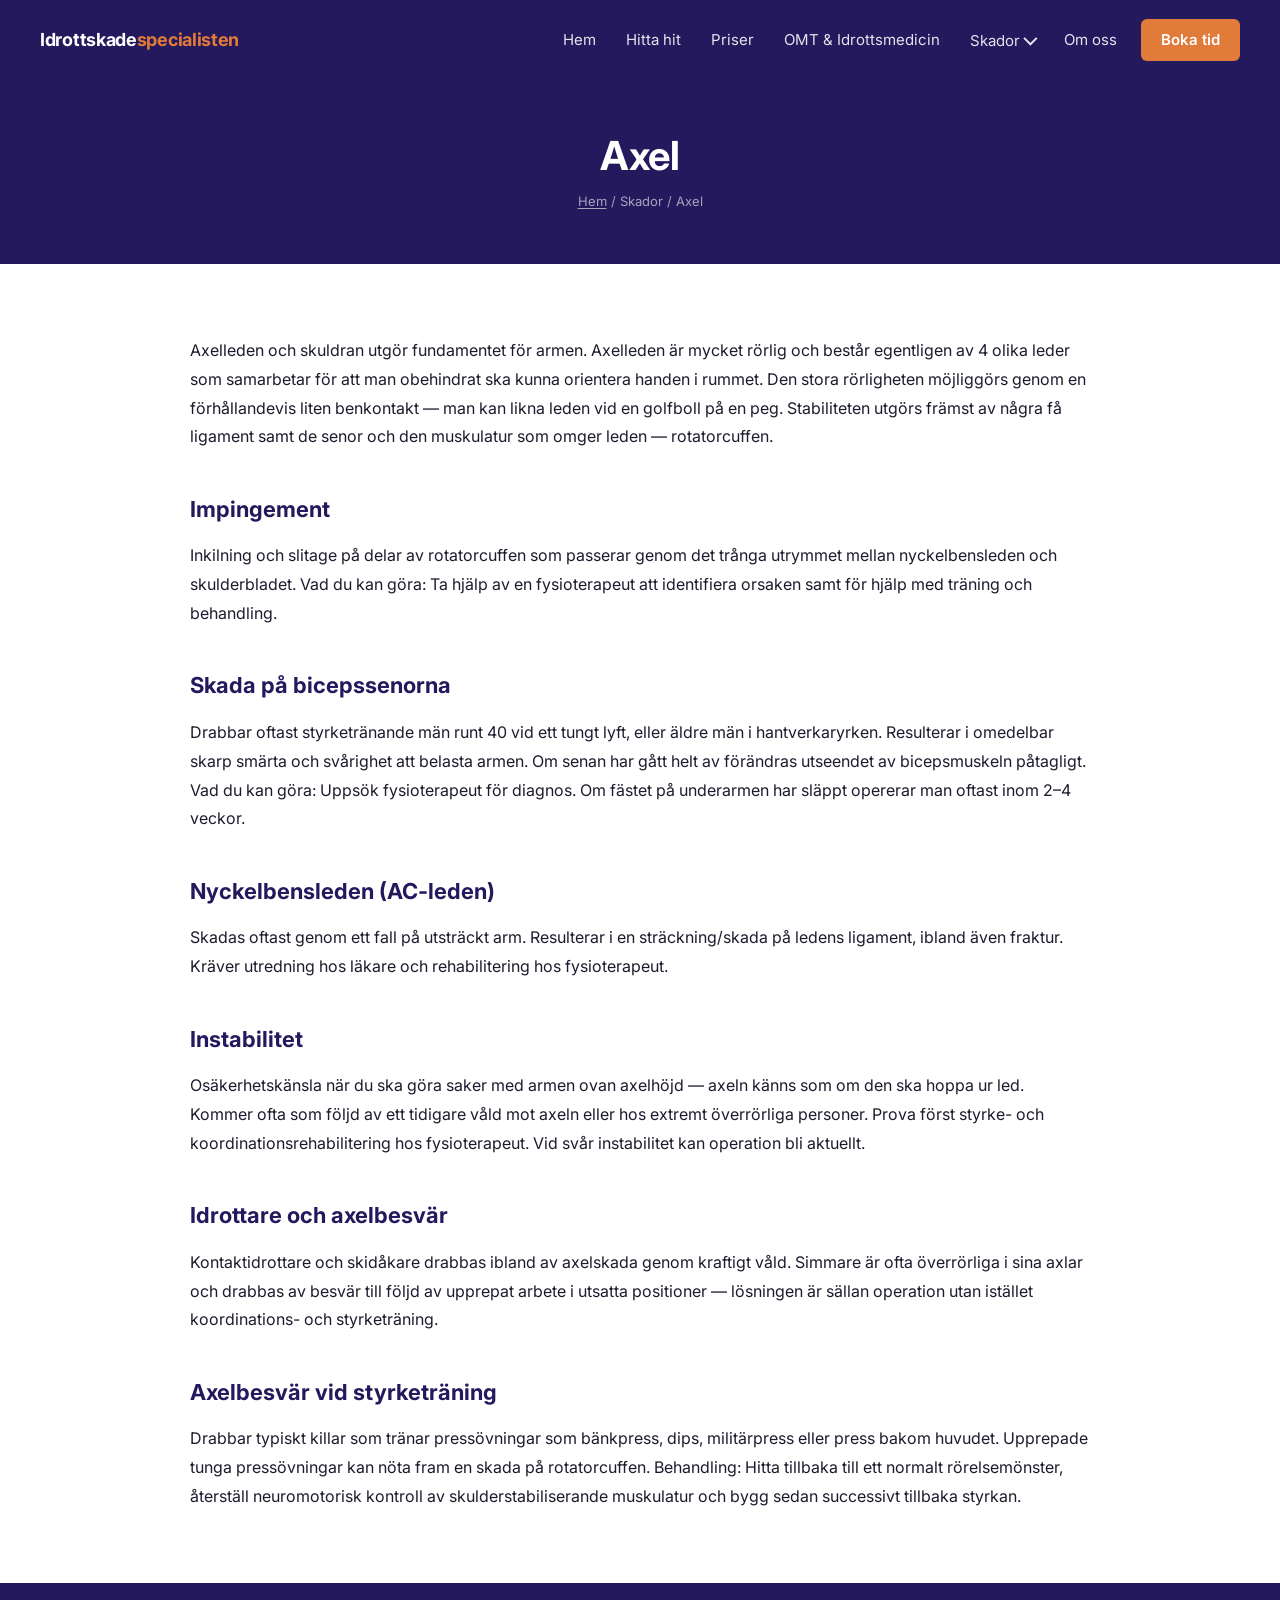
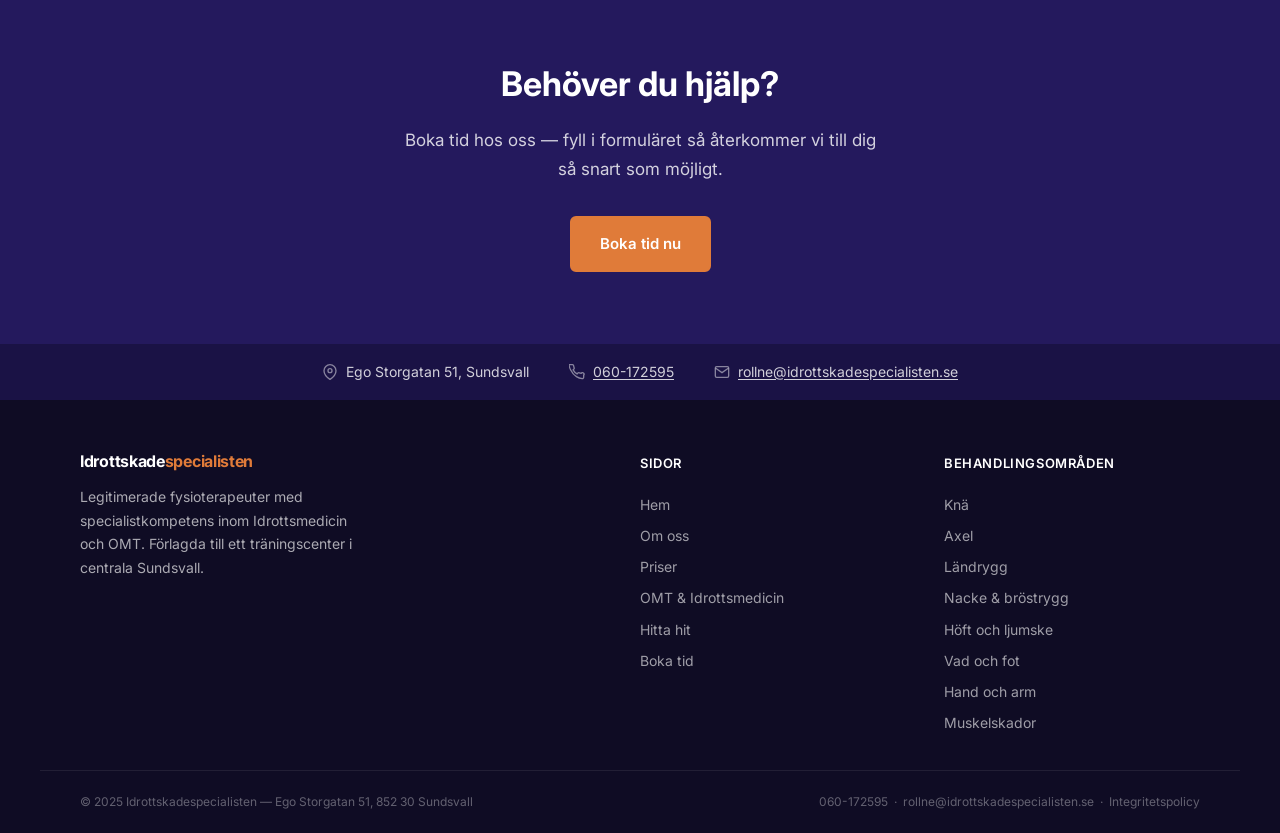
==== commit 82714104: "Add integritetspolicy link to all page footers Co-Authored-By: Claude Sonnet 4.6 <noreply@anthropic." ====
--- a/axel/index.html
+++ b/axel/index.html
@@ -172,7 +172,7 @@
   </div>
   <div class="footer-bottom">
     <span>&copy; 2025 Idrottskadespecialisten &mdash; Ego Storgatan 51, 852 30 Sundsvall</span>
-    <span><a href="tel:060172595">060-172595</a> &nbsp;&middot;&nbsp; <a href="mailto:rollne@idrottskadespecialisten.se">rollne@idrottskadespecialisten.se</a></span>
+    <span><a href="tel:060172595">060-172595</a> &nbsp;&middot;&nbsp; <a href="mailto:rollne@idrottskadespecialisten.se">rollne@idrottskadespecialisten.se</a> &nbsp;&middot;&nbsp; <a href="/integritetspolicy/">Integritetspolicy</a></span>
   </div>
 </footer>
 
--- a/css/style.css
+++ b/css/style.css
@@ -942,6 +942,38 @@
   margin-top: 8px;
 }
 
+/* Checkbox consent */
+.checkbox-label {
+  display: flex;
+  align-items: flex-start;
+  gap: 10px;
+  font-size: 14px;
+  line-height: 1.5;
+  cursor: pointer;
+  max-width: 480px;
+}
+
+.checkbox-label input[type="checkbox"] {
+  flex-shrink: 0;
+  width: 18px;
+  height: 18px;
+  margin-top: 2px;
+  accent-color: var(--navy);
+  cursor: pointer;
+}
+
+/* Formspree inline field errors */
+[data-fs-error] {
+  display: block;
+  font-size: 13px;
+  color: #721c24;
+  margin-top: 4px;
+}
+
+[data-fs-error]:empty {
+  display: none;
+}
+
 /* Success / error messages */
 .form-message {
   padding: 16px 20px;
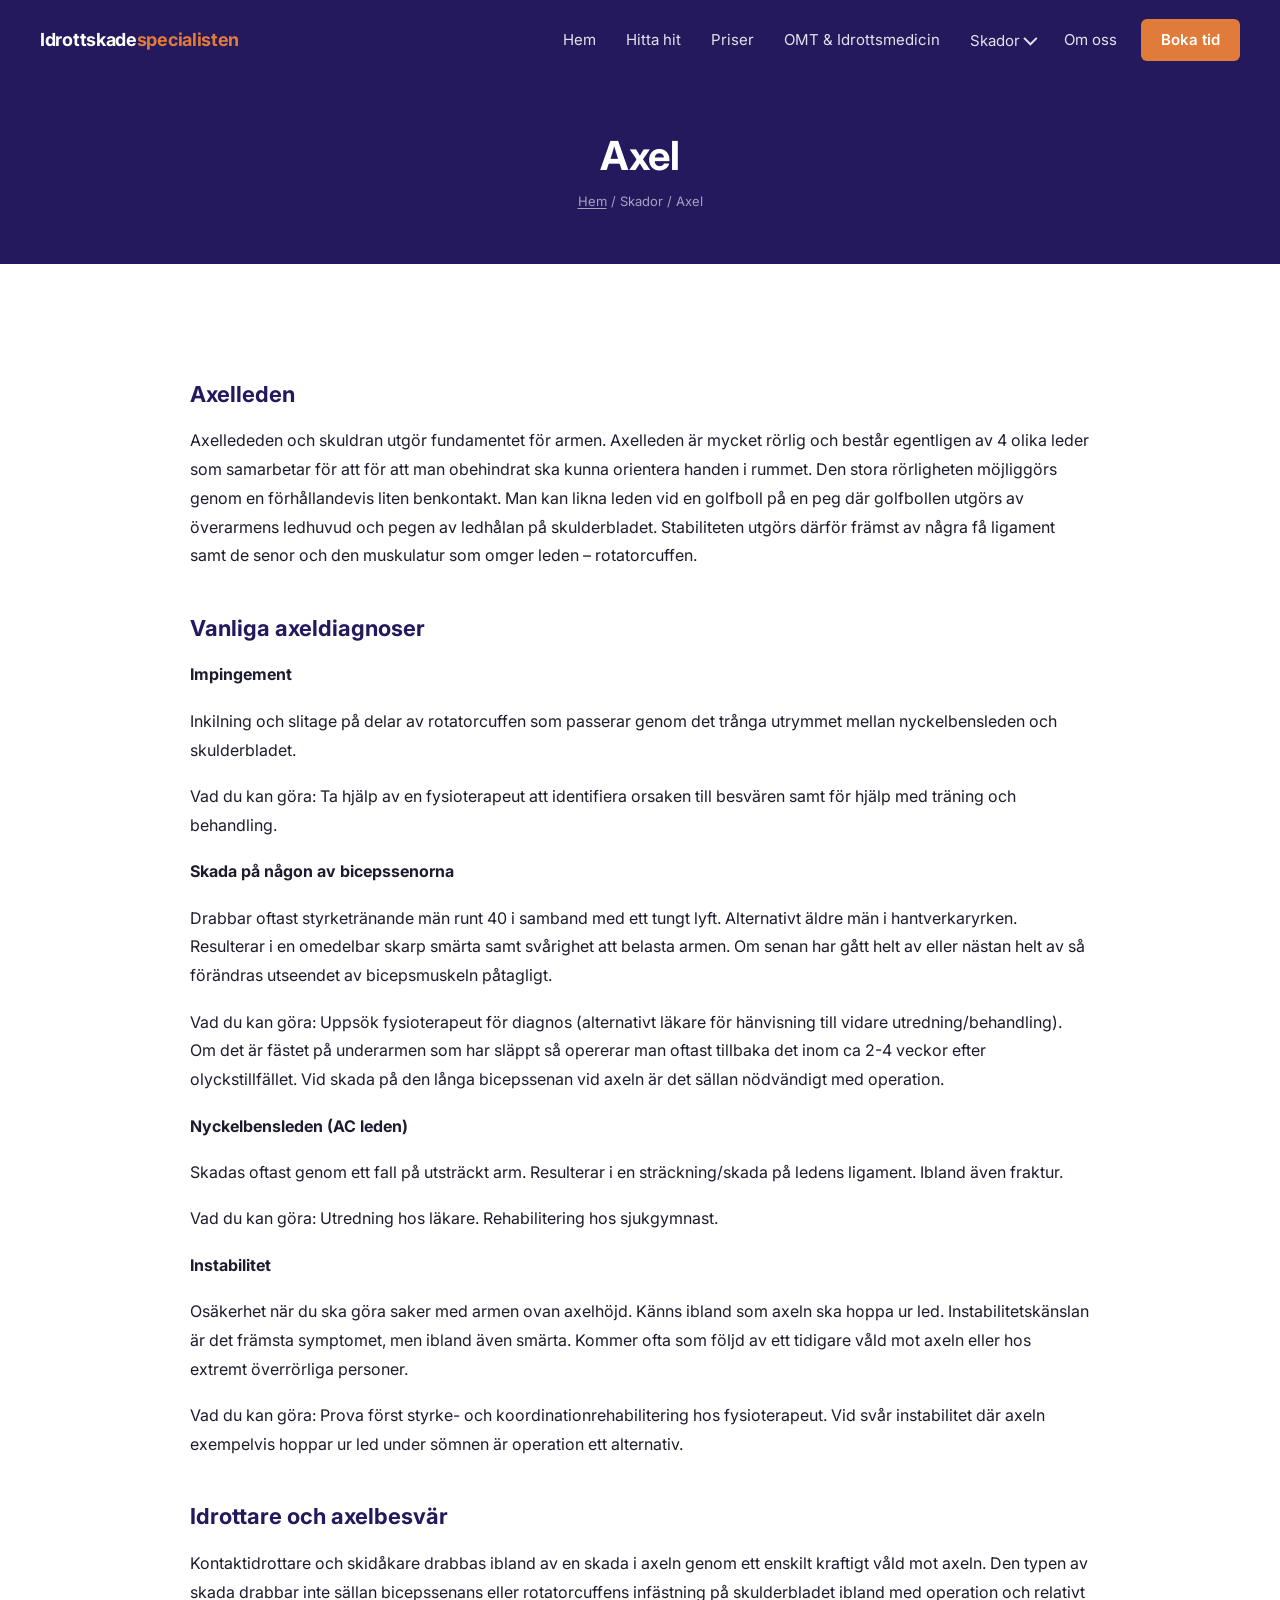
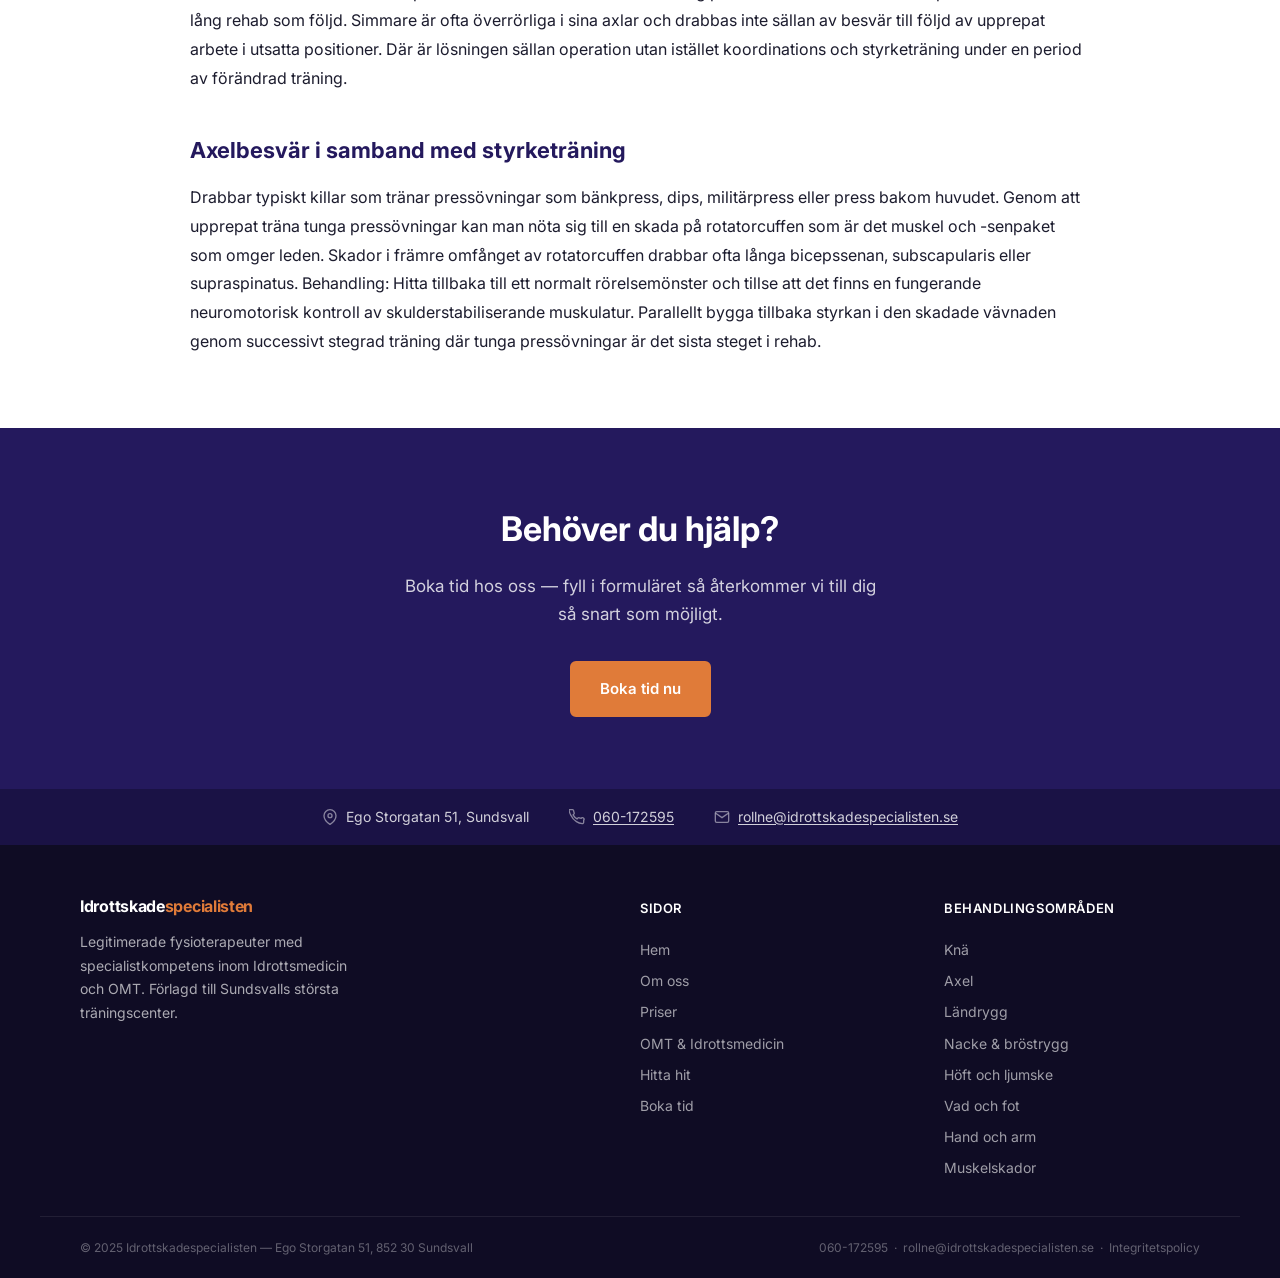
==== commit ce1709e7: "Update texts and map" ====
--- a/axel/index.html
+++ b/axel/index.html
@@ -11,6 +11,7 @@
   <meta property="og:type" content="website">
   <meta property="og:url" content="https://idrottskadespecialisten.se/axel/">
   <meta property="og:locale" content="sv_SE">
+  <meta property="og:image" content="https://idrottskadespecialisten.se/images/logo.png">
   <link rel="icon" type="image/png" href="../images/favicon.png">
   <link rel="preconnect" href="https://fonts.googleapis.com">
   <link rel="preconnect" href="https://fonts.gstatic.com" crossorigin>
@@ -97,25 +98,25 @@
   <section class="section">
     <div class="container">
       <div class="prose">
-        <p>Axelleden och skuldran utgör fundamentet för armen. Axelleden är mycket rörlig och består egentligen av 4 olika leder som samarbetar för att man obehindrat ska kunna orientera handen i rummet. Den stora rörligheten möjliggörs genom en förhållandevis liten benkontakt — man kan likna leden vid en golfboll på en peg. Stabiliteten utgörs främst av några få ligament samt de senor och den muskulatur som omger leden — rotatorcuffen.</p>
-
-        <h2>Impingement</h2>
-        <p>Inkilning och slitage på delar av rotatorcuffen som passerar genom det trånga utrymmet mellan nyckelbensleden och skulderbladet. Vad du kan göra: Ta hjälp av en fysioterapeut att identifiera orsaken samt för hjälp med träning och behandling.</p>
-
-        <h2>Skada på bicepssenorna</h2>
-        <p>Drabbar oftast styrketränande män runt 40 vid ett tungt lyft, eller äldre män i hantverkaryrken. Resulterar i omedelbar skarp smärta och svårighet att belasta armen. Om senan har gått helt av förändras utseendet av bicepsmuskeln påtagligt. Vad du kan göra: Uppsök fysioterapeut för diagnos. Om fästet på underarmen har släppt opererar man oftast inom 2–4 veckor.</p>
-
-        <h2>Nyckelbensleden (AC-leden)</h2>
-        <p>Skadas oftast genom ett fall på utsträckt arm. Resulterar i en sträckning/skada på ledens ligament, ibland även fraktur. Kräver utredning hos läkare och rehabilitering hos fysioterapeut.</p>
-
-        <h2>Instabilitet</h2>
-        <p>Osäkerhetskänsla när du ska göra saker med armen ovan axelhöjd — axeln känns som om den ska hoppa ur led. Kommer ofta som följd av ett tidigare våld mot axeln eller hos extremt överrörliga personer. Prova först styrke- och koordinationsrehabilitering hos fysioterapeut. Vid svår instabilitet kan operation bli aktuellt.</p>
-
+        <h2>Axelleden</h2>
+        <p>Axellededen och skuldran utgör fundamentet för armen. Axelleden är mycket rörlig och består egentligen av 4 olika leder som samarbetar för att för att man obehindrat ska kunna orientera handen i rummet. Den stora rörligheten möjliggörs genom en förhållandevis liten benkontakt. Man kan likna leden vid en golfboll på en peg där golfbollen utgörs av överarmens ledhuvud och pegen av ledhålan på skulderbladet. Stabiliteten utgörs därför främst av några få ligament samt de senor och den muskulatur som omger leden – rotatorcuffen.</p>
+        <h2>Vanliga axeldiagnoser</h2>
+        <p><strong>Impingement</strong></p>
+        <p>Inkilning och slitage på delar av rotatorcuffen som passerar genom det trånga utrymmet mellan nyckelbensleden och skulderbladet.</p>
+        <p>Vad du kan göra: Ta hjälp av en fysioterapeut att identifiera orsaken till besvären samt för hjälp med träning och behandling.</p>
+        <p><strong>Skada på någon av bicepssenorna</strong></p>
+        <p>Drabbar oftast styrketränande män runt 40 i samband med ett tungt lyft. Alternativt äldre män i hantverkaryrken. Resulterar i en omedelbar skarp smärta samt svårighet att belasta armen. Om senan har gått helt av eller nästan helt av så förändras utseendet av bicepsmuskeln påtagligt.</p>
+        <p>Vad du kan göra: Uppsök fysioterapeut för diagnos (alternativt läkare för hänvisning till vidare utredning/behandling). Om det är fästet på underarmen som har släppt så opererar man oftast tillbaka det inom ca 2-4 veckor efter olyckstillfället. Vid skada på den långa bicepssenan vid axeln är det sällan nödvändigt med operation.</p>
+        <p><strong>Nyckelbensleden (AC leden)</strong></p>
+        <p>Skadas oftast genom ett fall på utsträckt arm. Resulterar i en sträckning/skada på ledens ligament. Ibland även fraktur.</p>
+        <p>Vad du kan göra: Utredning hos läkare. Rehabilitering hos sjukgymnast.</p>
+        <p><strong>Instabilitet</strong></p>
+        <p>Osäkerhet när du ska göra saker med armen ovan axelhöjd. Känns ibland som axeln ska hoppa ur led. Instabilitetskänslan är det främsta symptomet, men ibland även smärta. Kommer ofta som följd av ett tidigare våld mot axeln eller hos extremt överrörliga personer.</p>
+        <p>Vad du kan göra: Prova först styrke- och koordinationrehabilitering hos fysioterapeut. Vid svår instabilitet där axeln exempelvis hoppar ur led under sömnen är operation ett alternativ.</p>
         <h2>Idrottare och axelbesvär</h2>
-        <p>Kontaktidrottare och skidåkare drabbas ibland av axelskada genom kraftigt våld. Simmare är ofta överrörliga i sina axlar och drabbas av besvär till följd av upprepat arbete i utsatta positioner — lösningen är sällan operation utan istället koordinations- och styrketräning.</p>
-
-        <h2>Axelbesvär vid styrketräning</h2>
-        <p>Drabbar typiskt killar som tränar pressövningar som bänkpress, dips, militärpress eller press bakom huvudet. Upprepade tunga pressövningar kan nöta fram en skada på rotatorcuffen. Behandling: Hitta tillbaka till ett normalt rörelsemönster, återställ neuromotorisk kontroll av skulderstabiliserande muskulatur och bygg sedan successivt tillbaka styrkan.</p>
+        <p>Kontaktidrottare och skidåkare drabbas ibland av en skada i axeln genom ett enskilt kraftigt våld mot axeln. Den typen av skada drabbar inte sällan bicepssenans eller rotatorcuffens infästning på skulderbladet ibland med operation och relativt lång rehab som följd. Simmare är ofta överrörliga i sina axlar och drabbas inte sällan av besvär till följd av upprepat arbete i utsatta positioner. Där är lösningen sällan operation utan istället koordinations och styrketräning under en period av förändrad träning.</p>
+        <h2>Axelbesvär i samband med styrketräning</h2>
+        <p>Drabbar typiskt killar som tränar pressövningar som bänkpress, dips, militärpress eller press bakom huvudet. Genom att upprepat träna tunga pressövningar kan man nöta sig till en skada på rotatorcuffen som är det muskel och -senpaket som omger leden. Skador i främre omfånget av rotatorcuffen drabbar ofta långa bicepssenan, subscapularis eller supraspinatus. Behandling: Hitta tillbaka till ett normalt rörelsemönster och tillse att det finns en fungerande neuromotorisk kontroll av skulderstabiliserande muskulatur. Parallellt bygga tillbaka styrkan i den skadade vävnaden genom successivt stegrad träning där tunga pressövningar är det sista steget i rehab.</p>
       </div>
     </div>
   </section>
@@ -147,7 +148,7 @@
   <div class="footer-inner">
     <div class="footer-brand">
       <span class="site-logo">Idrottskade<span>specialisten</span></span>
-      <p>Legitimerade fysioterapeuter med specialistkompetens inom Idrottsmedicin och OMT. Förlagda till ett träningscenter i centrala Sundsvall.</p>
+      <p>Legitimerade fysioterapeuter med specialistkompetens inom Idrottsmedicin och OMT. Förlagd till Sundsvalls största träningscenter.</p>
     </div>
     <div class="footer-col">
       <h4>Sidor</h4>
--- a/css/style.css
+++ b/css/style.css
@@ -1002,12 +1002,9 @@
   border-radius: var(--radius);
   overflow: hidden;
   border: 1px solid var(--grey-light);
-  aspect-ratio: 16/7;
-}
-.map-wrap iframe {
-  width: 100%;
-  height: 100%;
-  border: none;
+  display: inline-block;
+}
+.map-wrap img {
   display: block;
 }
 
@@ -1203,9 +1200,6 @@
     font-size: 28px;
   }
 
-  .map-wrap {
-    aspect-ratio: 4/3;
-  }
 }
 
 @media (max-width: 420px) {
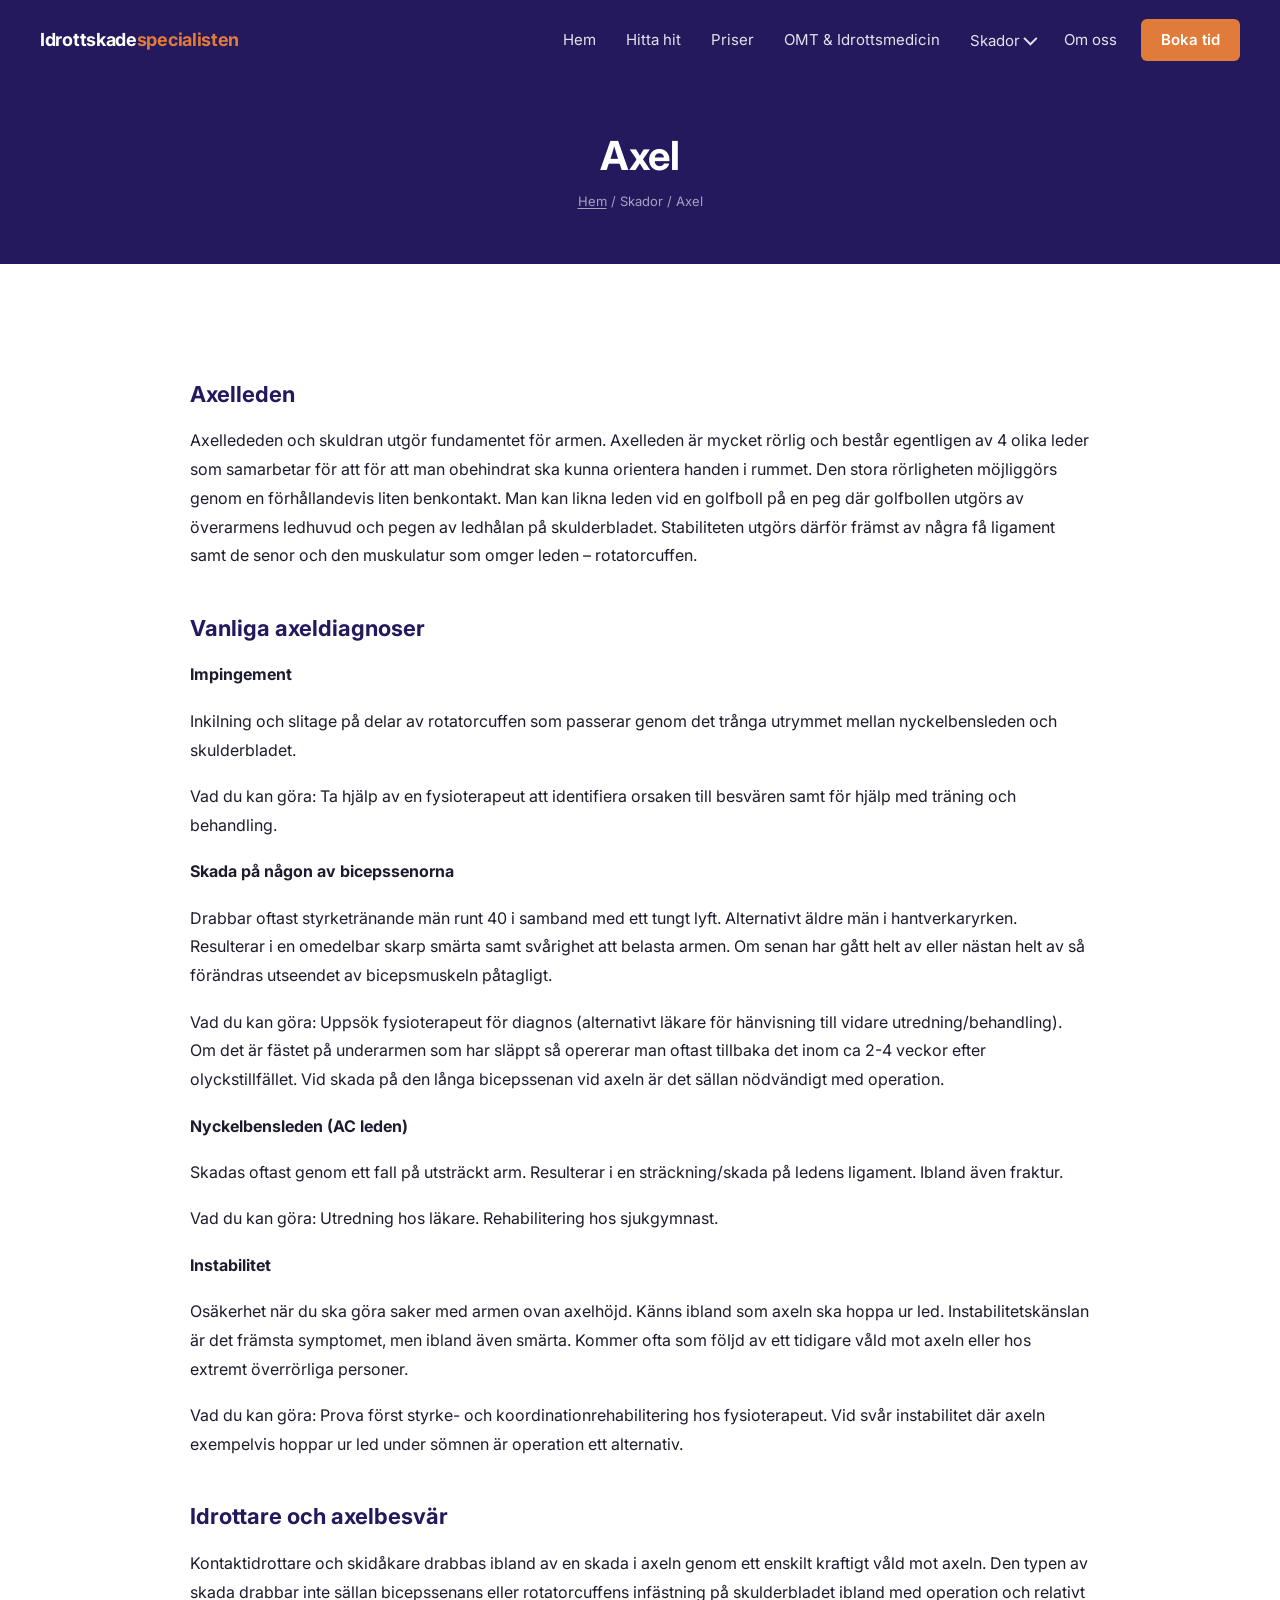
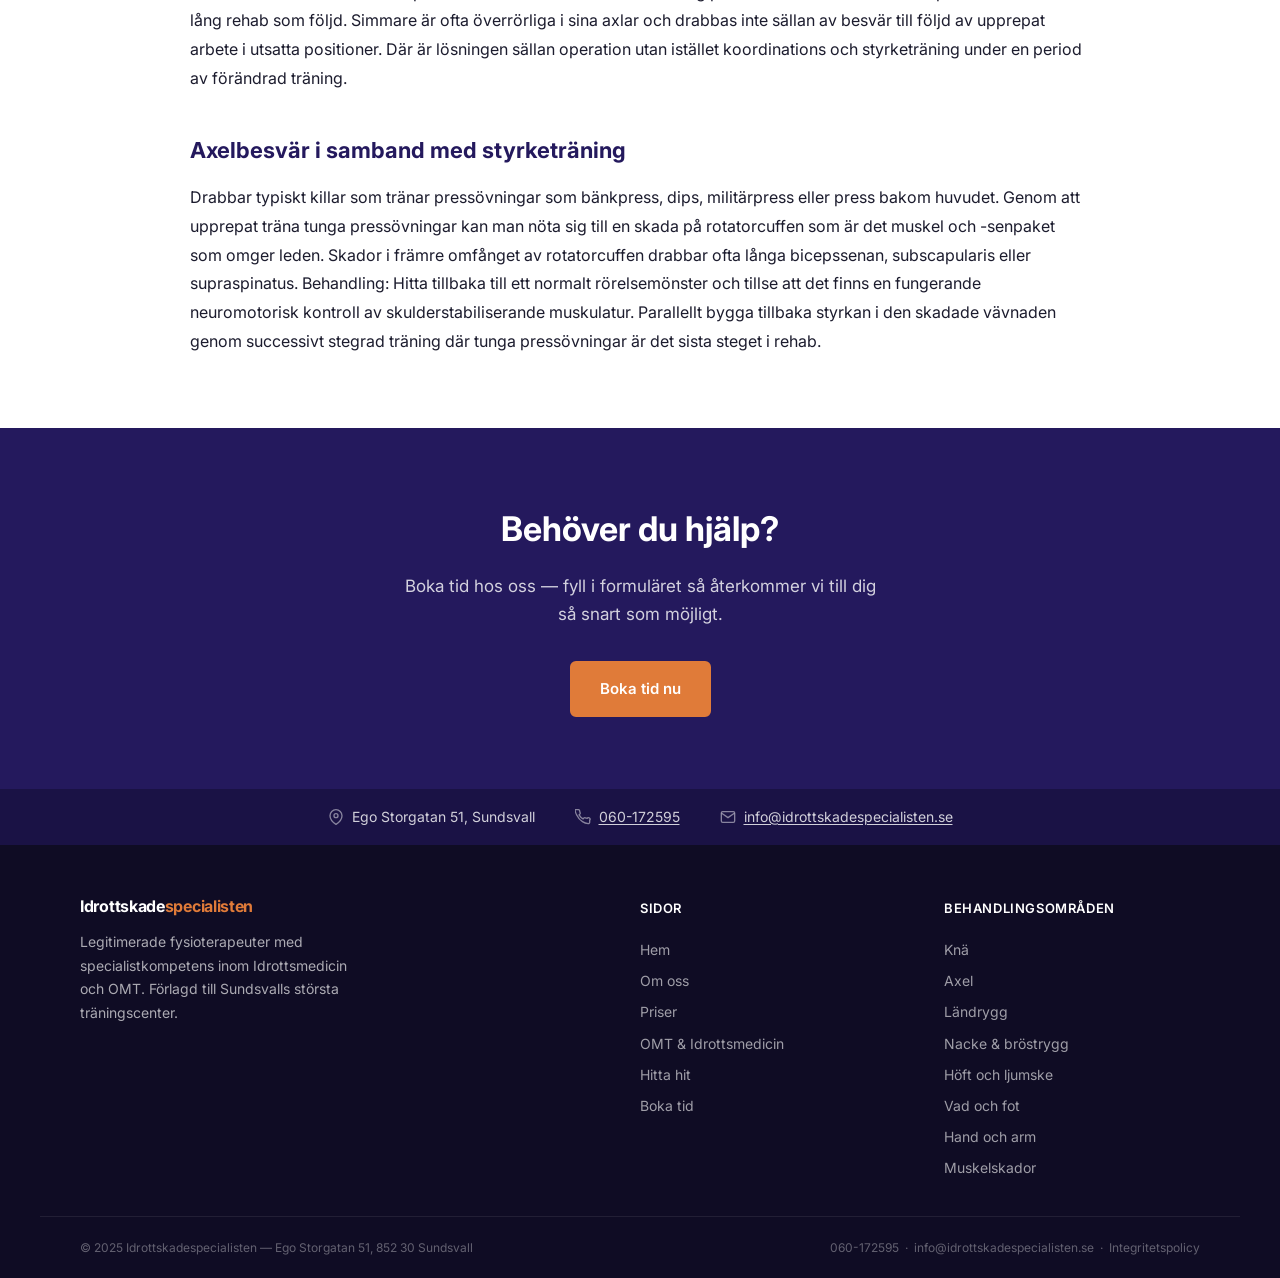
==== commit 161e656b: "Update emails, and booking page" ====
--- a/axel/index.html
+++ b/axel/index.html
@@ -1,4 +1,4 @@
-<!DOCTYPE html>
+﻿<!DOCTYPE html>
 <html lang="sv">
 <head>
   <meta charset="UTF-8">
@@ -140,7 +140,7 @@
   </div>
   <div class="info-item">
     <svg width="16" height="16" viewBox="0 0 24 24" fill="none" stroke="currentColor" stroke-width="2" aria-hidden="true"><path d="M4 4h16c1.1 0 2 .9 2 2v12c0 1.1-.9 2-2 2H4c-1.1 0-2-.9-2-2V6c0-1.1.9-2 2-2z"/><polyline points="22,6 12,13 2,6"/></svg>
-    <a href="mailto:rollne@idrottskadespecialisten.se">rollne@idrottskadespecialisten.se</a>
+    <a href="mailto:info@idrottskadespecialisten.se">info@idrottskadespecialisten.se</a>
   </div>
 </div>
 
@@ -173,7 +173,7 @@
   </div>
   <div class="footer-bottom">
     <span>&copy; 2025 Idrottskadespecialisten &mdash; Ego Storgatan 51, 852 30 Sundsvall</span>
-    <span><a href="tel:060172595">060-172595</a> &nbsp;&middot;&nbsp; <a href="mailto:rollne@idrottskadespecialisten.se">rollne@idrottskadespecialisten.se</a> &nbsp;&middot;&nbsp; <a href="/integritetspolicy/">Integritetspolicy</a></span>
+    <span><a href="tel:060172595">060-172595</a> &nbsp;&middot;&nbsp; <a href="mailto:info@idrottskadespecialisten.se">info@idrottskadespecialisten.se</a> &nbsp;&middot;&nbsp; <a href="/integritetspolicy/">Integritetspolicy</a></span>
   </div>
 </footer>
 
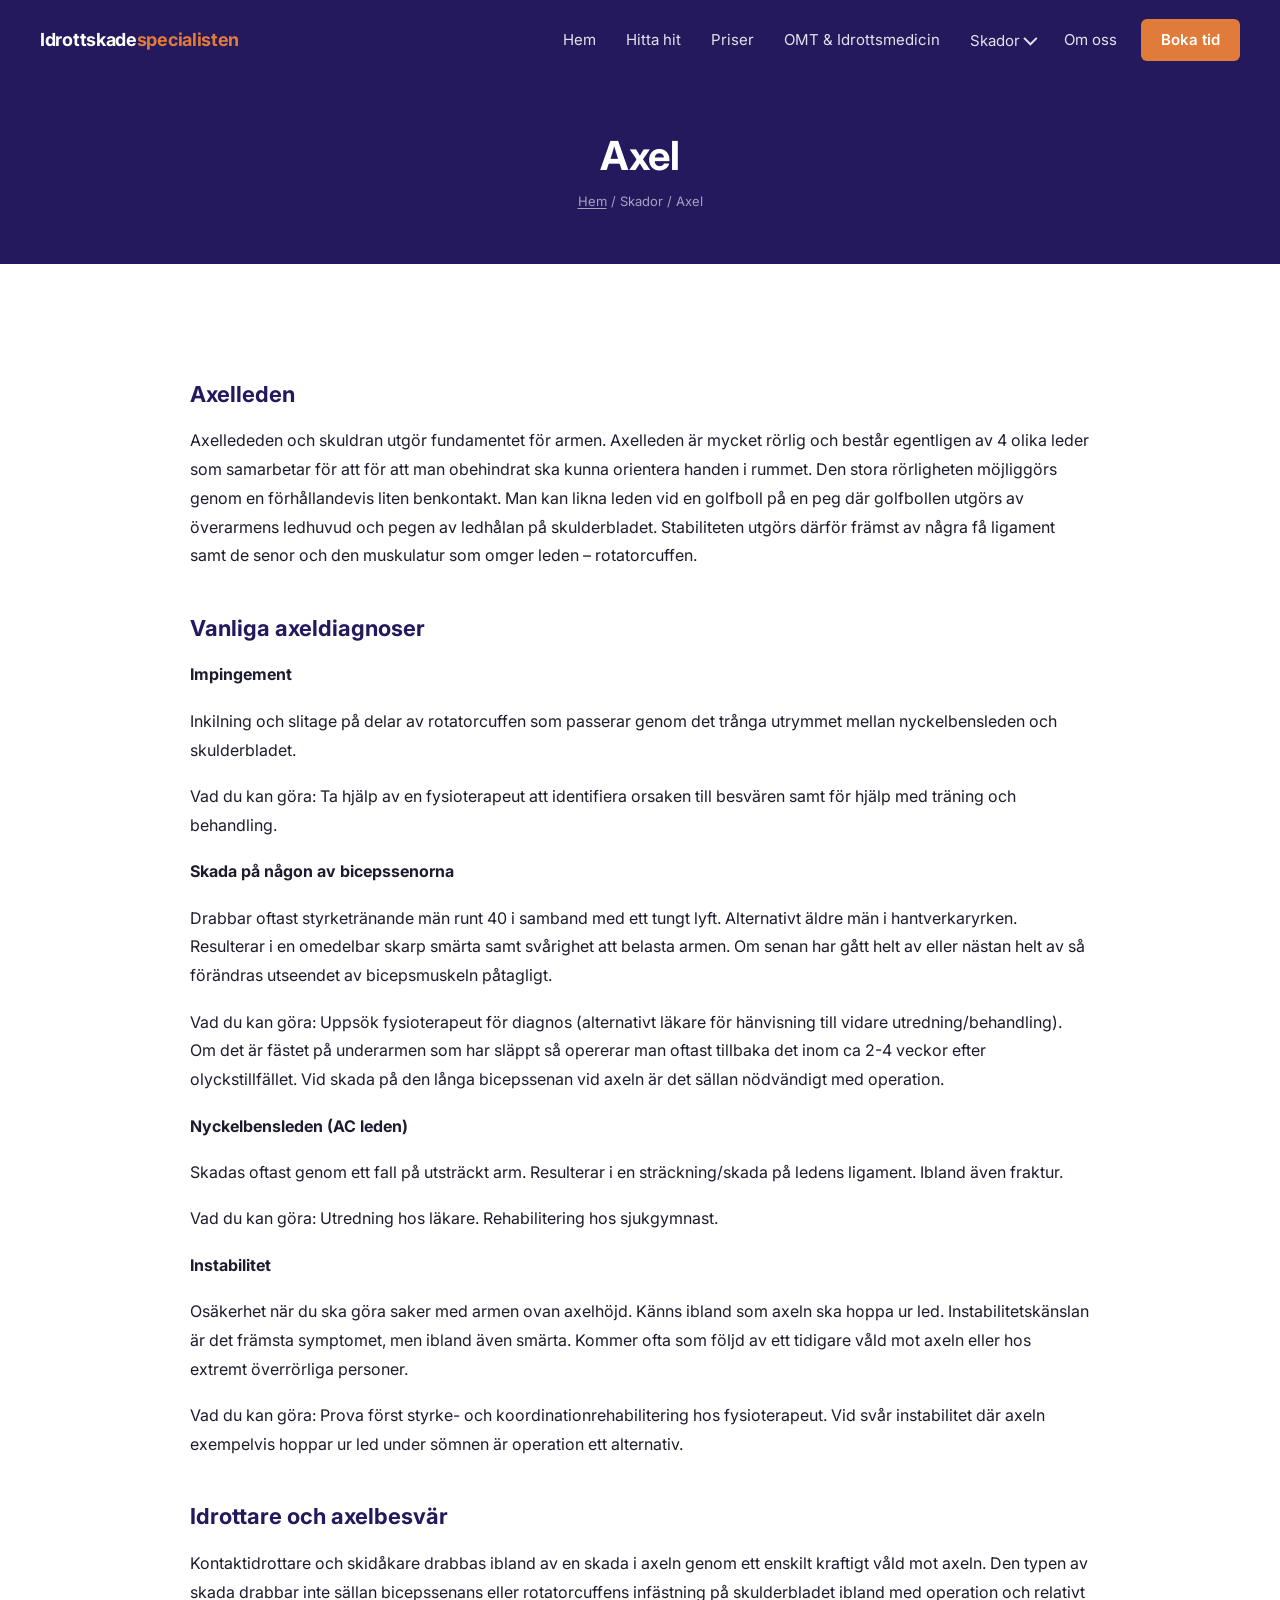
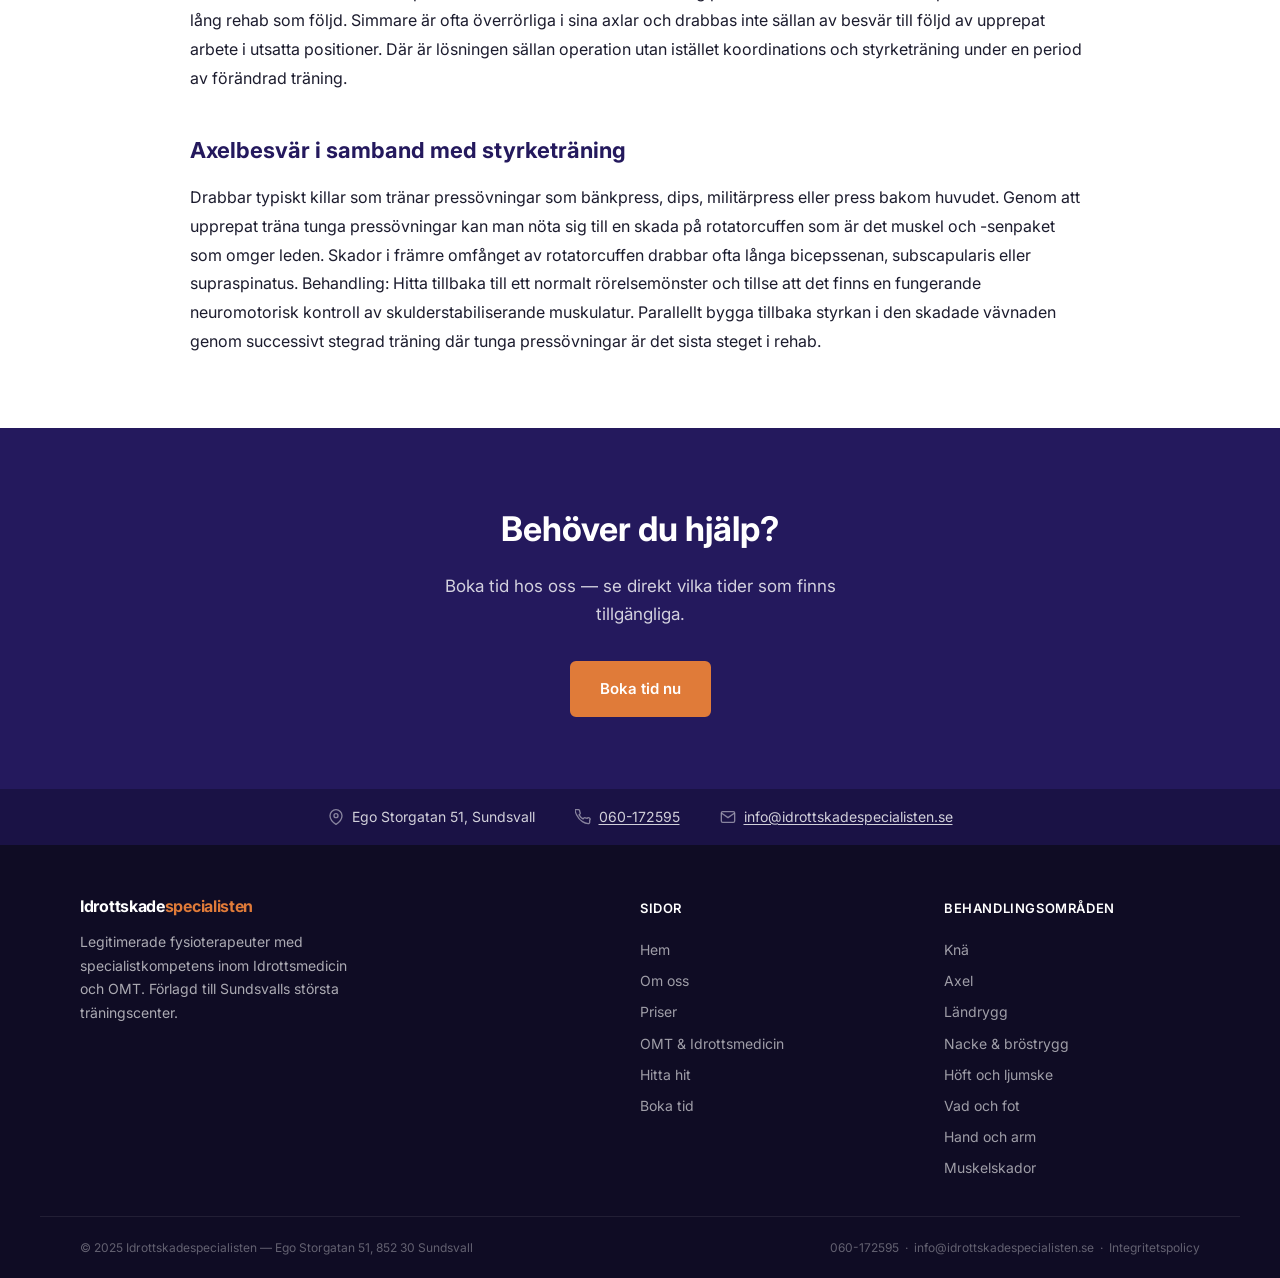
==== commit 3e624f64: "Add semester banner and update booking text" ====
--- a/axel/index.html
+++ b/axel/index.html
@@ -123,7 +123,7 @@
 
   <section class="cta-banner">
     <h2>Behöver du hjälp?</h2>
-    <p>Boka tid hos oss — fyll i formuläret så återkommer vi till dig så snart som möjligt.</p>
+    <p>Boka tid hos oss — se direkt vilka tider som finns tillgängliga.</p>
     <a href="/bokning/" class="btn btn-primary">Boka tid nu</a>
   </section>
 
--- a/css/style.css
+++ b/css/style.css
@@ -767,6 +767,19 @@
 }
 
 /* ------------------------------------------------------------
+   11b. Semester banner
+   ------------------------------------------------------------ */
+.semester-banner {
+  background: #fff3cd;
+  border-bottom: 2px solid #f0c040;
+  color: #7a5a00;
+  text-align: center;
+  padding: 14px 24px;
+  font-size: 15px;
+  font-weight: 600;
+}
+
+/* ------------------------------------------------------------
    12. CTA banner
    ------------------------------------------------------------ */
 .cta-banner {
